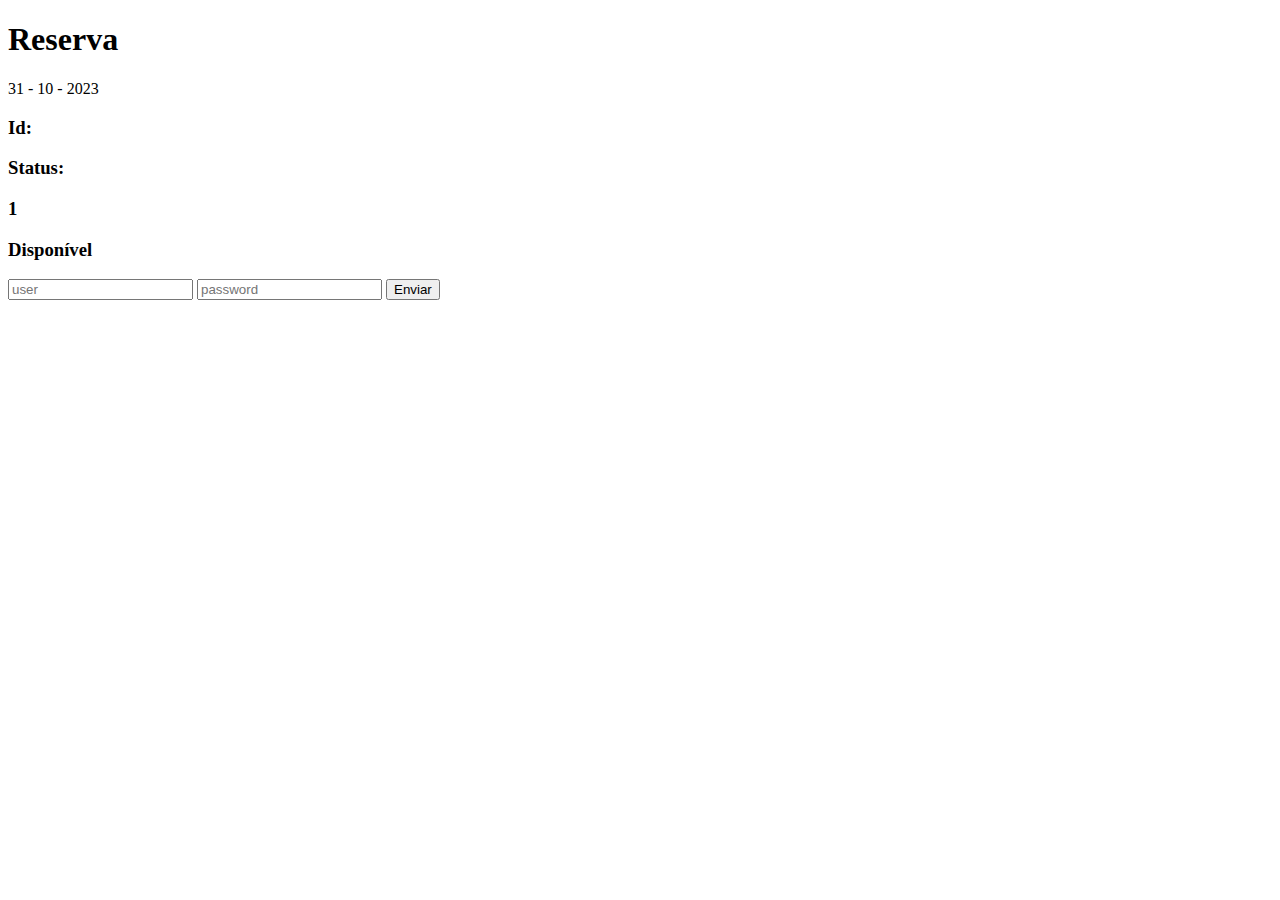
==== reserve.html @ 56389223 "adiciona a página de reserva" ====
<!DOCTYPE html>
<html lang="en">

<head>
    <meta charset="UTF-8">
    <meta name="viewport" content="width=device-width, initial-scale=1.0">
    <link rel="stylesheet" href="Assets/css/pages/reserve/reserve.css">
    <script src="Assets/js/reserve/reserve.js" defer></script>
    <title>Reserve</title>
</head>

<body>
    <section>
        <div class="coffe-shop">
            <div id="left-tables">
                <div id="top-tables">
                    <div class="table" data-status="disponivel" id="1"></div>
                    <div class="table" data-status="disponivel" id="2"></div>
                    <div class="table" data-status="disponivel" id="3"></div>
                    <div class="table" data-status="disponivel" id="4"></div>
                </div>
                <div id="bottom-tables">
                    <div class="table big-table" data-status="disponivel" id="5">

                    </div>
                </div>
            </div>
            <div id="right-tables">
                <div class="table" data-status="disponivel" id="6"></div>
                <div class="table" data-status="disponivel" id="7"></div>
                <div class="table" data-status="disponivel" id="8"></div>
                <div class="table" data-status="disponivel" id="9"></div>
                <div class="table" data-status="disponivel" id="10"></div>
            </div>

        </div>
        <div id="reserve">
            <div id="title">
                <h1>
                    Reserva
                </h1>
                <p>
                    31 - 10 - 2023
                </p>
            </div>
            <div id="table-info">
                <div id="left-info">
                    <h3>
                        Id:
                    </h3>
                    <h3>Status:</h3>
                </div>
                <div id="right-info">
                    <h3 id="display-id-table">
                        1
                    </h3>
                    <h3 id="display-status-table" >Disponível</h3>
                </div>
            </div>
            <form id="reserve-form">
                <input type="text" name="" id="user" placeholder="user">
                <input type="password" name="" id="password" placeholder="password">
                <button type="submit">Enviar</button>
            </form>
        </div>
    </section>
</body>
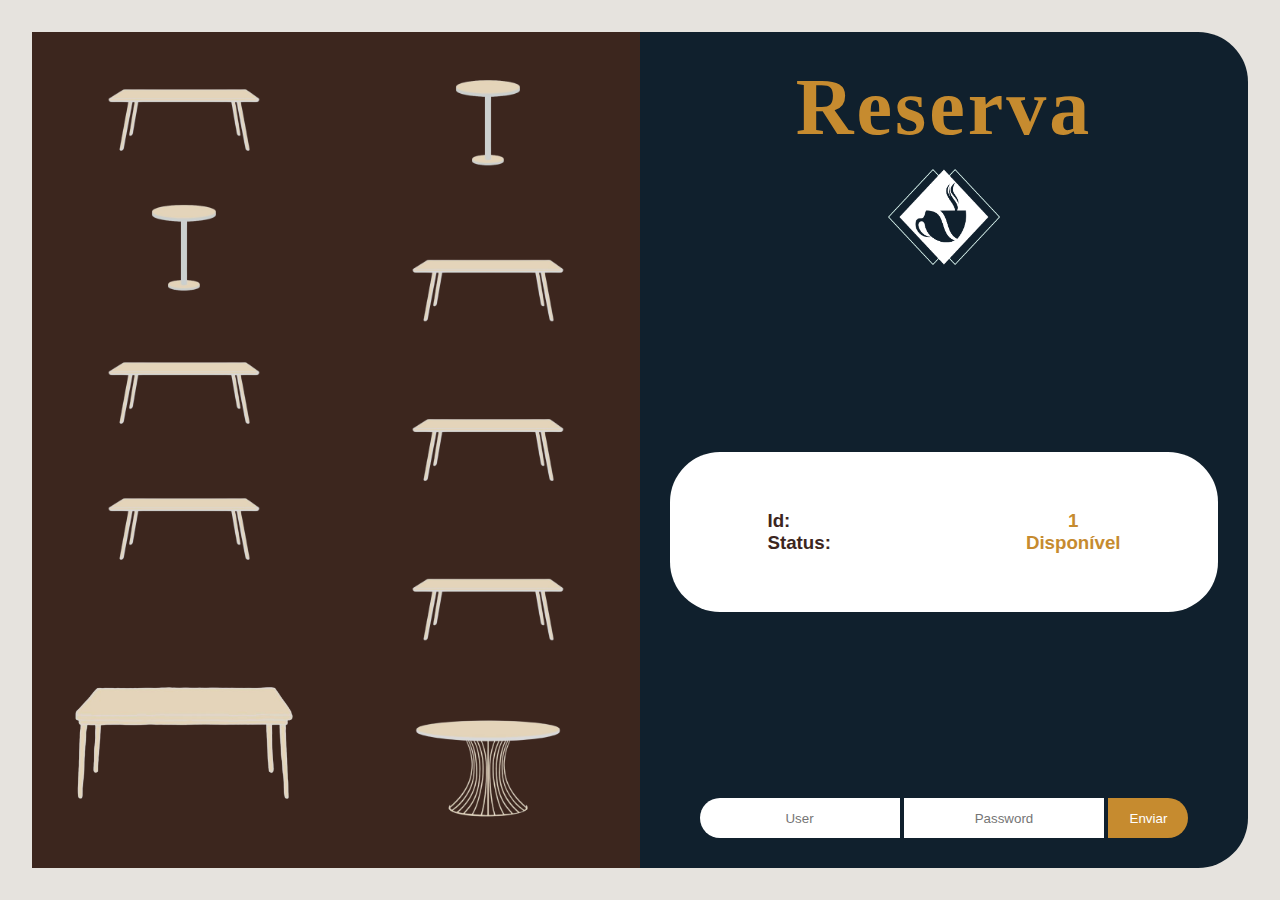
==== commit 85d3b831: "adiciona as mesas para reserva" ====
--- a/reserve.html
+++ b/reserve.html
@@ -15,7 +15,7 @@
             <div id="left-tables">
                 <div id="top-tables">
                     <div class="table" data-status="disponivel" id="1"></div>
-                    <div class="table" data-status="disponivel" id="2"></div>
+                    <div class="table table mesa-redonda-grande" data-status="disponivel" id="2"></div>
                     <div class="table" data-status="disponivel" id="3"></div>
                     <div class="table" data-status="disponivel" id="4"></div>
                 </div>
@@ -26,11 +26,11 @@
                 </div>
             </div>
             <div id="right-tables">
-                <div class="table" data-status="disponivel" id="6"></div>
+                <div class="table mesa-redonda-grande" data-status="disponivel" id="6"></div>
                 <div class="table" data-status="disponivel" id="7"></div>
                 <div class="table" data-status="disponivel" id="8"></div>
                 <div class="table" data-status="disponivel" id="9"></div>
-                <div class="table" data-status="disponivel" id="10"></div>
+                <div class="table mesa-redonda-pequena" data-status="disponivel" id="10"></div>
             </div>
 
         </div>
@@ -39,9 +39,9 @@
                 <h1>
                     Reserva
                 </h1>
-                <p>
-                    31 - 10 - 2023
+                <p id="date">
                 </p>
+                <img src="Assets/images/logo/logo-2.png" id="logo">
             </div>
             <div id="table-info">
                 <div id="left-info">
@@ -58,8 +58,8 @@
                 </div>
             </div>
             <form id="reserve-form">
-                <input type="text" name="" id="user" placeholder="user">
-                <input type="password" name="" id="password" placeholder="password">
+                <input type="text" name="" id="user" placeholder="User">
+                <input type="password" name="" id="password" placeholder="Password">
                 <button type="submit">Enviar</button>
             </form>
         </div>
--- a/Assets/css/pages/reserve/reserve.css
+++ b/Assets/css/pages/reserve/reserve.css
@@ -0,0 +1,178 @@
+@import '../../global/global.css';
+
+
+section {
+    height: 100vh;
+    width: 100%;
+    background-color: var(--color-light-gray);
+    display: flex;
+    padding: 2rem;
+}
+
+.coffe-shop {
+    height: 100%;
+    width: 50%;
+    background-color: var(--color-brown);
+    display: flex;
+}
+
+#left-tables{
+    height: 100%;
+    width: 50%;
+}
+
+#top-tables{
+    height: 70%;
+    width: 100%;
+    display: flex;
+    flex-direction: column;
+    justify-content: space-around;
+    align-items: center;
+    padding: 20px;
+}
+
+.table{
+    height: 10rem;
+    width: 10rem;
+    background-image: url('../../../images/icones/mesa-padrao.png');
+    background-size: cover;
+    background-position: center;
+    background-repeat: no-repeat;
+    transition: transform 0.3s ease; 
+    cursor: pointer;
+    
+}
+
+.mesa-redonda-grande{
+    background-image: url('../../../images/icones/mesa-redonda1.png');    
+}
+
+.mesa-redonda-pequena{
+    background-image: url('../../../images/icones/mesa-redonda-pequena.png');    
+}
+
+.table:hover {
+    transform: scale(1.1); 
+}
+
+#bottom-tables{
+    height: 30%;
+    width: 100%;
+    display: flex;
+    flex-direction: column;
+    justify-content: space-around;
+    align-items: center;
+    position: relative;
+    padding: 20px;
+}
+
+.big-table{
+    height: 10rem;
+    width: 15rem;
+    background-image: url('../../../images/icones/mesa-grande-inferior.png');
+    background-size: cover;
+    background-position: center;
+    background-repeat: no-repeat;
+    transition: transform 0.3s ease;
+    cursor: pointer;
+}
+
+#big-table:hover {
+    transform: scale(1.1); 
+}
+
+
+#right-tables{
+    height: 100%;
+    width: 50%;
+    display: flex;
+    flex-direction: column;
+    justify-content: space-around;
+    align-items: center;
+    padding: 20px;
+}
+
+#reserve {
+    height: 100%;
+    width: 50%;
+    background-color: var(--color-deep-navy);
+    border-top-right-radius: 50px;
+    border-bottom-right-radius: 50px;
+    display: flex;
+    flex-direction: column;
+    justify-content: space-between;
+    align-items: center;
+    padding: 30px;
+    position: relative;
+}
+
+h1{
+    font-family: "Brush Script MT", cursive;
+    font-size: 5rem;
+    letter-spacing: 3px;
+    color: var(--color-golden);
+}
+
+#date{
+    font-size: 1.2rem;
+}
+
+#logo{
+    height: 6rem;
+    width: 7rem;
+    margin-top: 1rem;
+}
+#title{
+    display: flex;
+    flex-direction:column;
+    justify-content: center;
+    align-items: center;
+}
+p, h3{
+    color: var(--color-white);
+}
+
+#table-info{
+    height: 10rem;
+    width: 100%;
+    background-color: var(--color-white);
+    border-radius: 50px;
+    display: flex;
+    align-items: center;
+    justify-content: space-around;
+}
+
+#left-info h3{
+    color: var(--color-brown);
+}
+
+#right-info h3{
+    color:var(--color-golden)
+}
+
+#right-info{
+    display: flex;
+    flex-direction: column;
+    justify-content: center;
+    align-items: center;
+}
+
+input{
+    height: 40px;
+    width: 200px;
+    text-align: center;
+}
+
+#user{
+    border-top-left-radius:50px;
+    border-bottom-left-radius: 50px;
+}
+
+button{
+    height: 40px;
+    width: 80px;
+    border-top-right-radius: 50px ;
+    border-bottom-right-radius: 50px ;
+    background-color: var(--color-golden);
+    color: var(--color-white);
+}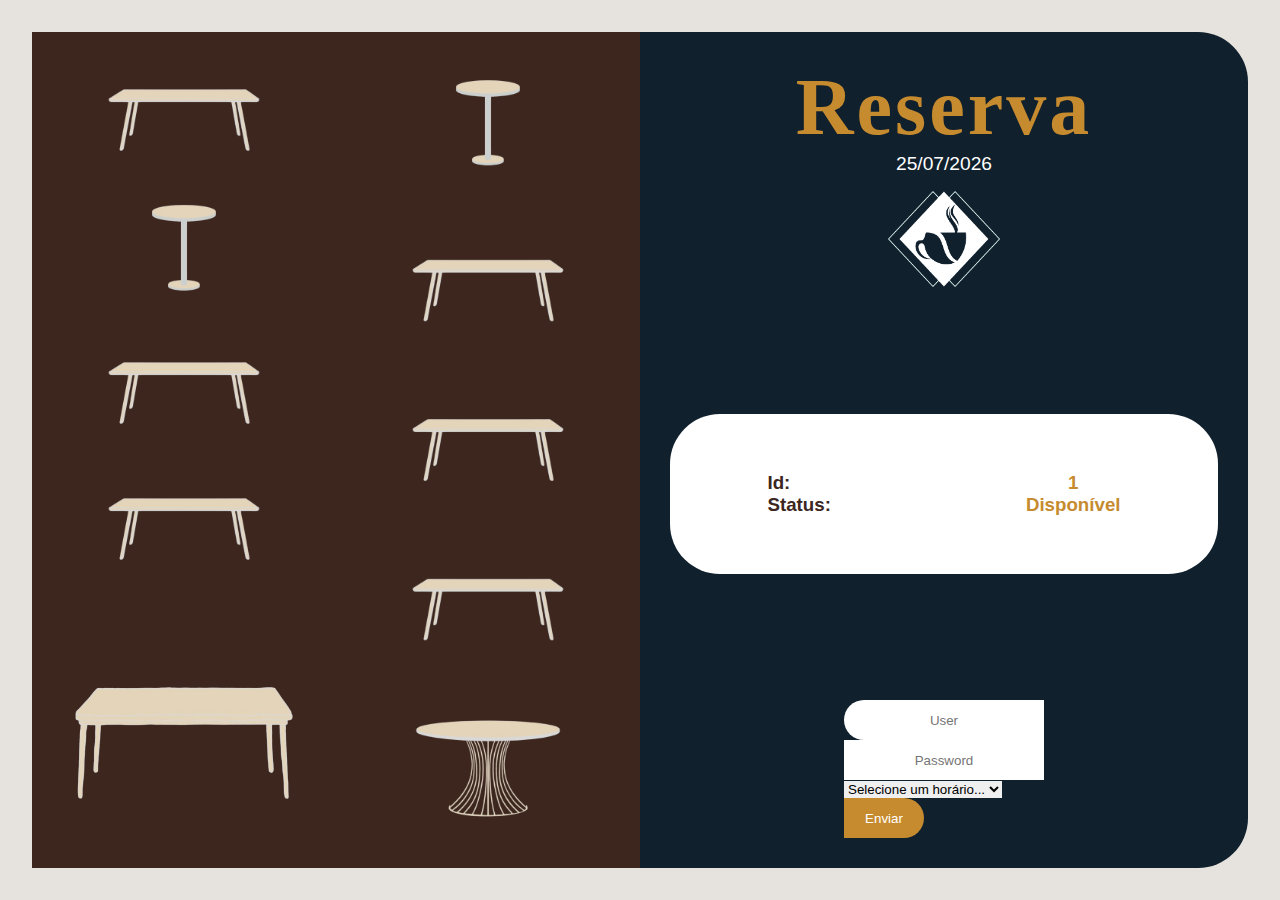
==== commit 5dc890d8: "adiciona o campo de horário" ====
--- a/reserve.html
+++ b/reserve.html
@@ -6,6 +6,9 @@
     <meta name="viewport" content="width=device-width, initial-scale=1.0">
     <link rel="stylesheet" href="Assets/css/pages/reserve/reserve.css">
     <script src="Assets/js/reserve/reserve.js" defer></script>
+    <link rel="stylesheet" href="https://cdnjs.cloudflare.com/ajax/libs/font-awesome/6.6.0/css/all.min.css"
+        integrity="sha512-Kc323vGBEqzTmouAECnVceyQqyqdsSiqLQISBL29aUW4U/M7pSPA/gEUZQqv1cwx4OnYxTxve5UMg5GT6L4JJg=="
+        crossorigin="anonymous" referrerpolicy="no-referrer" />
     <title>Reserve</title>
 </head>
 
@@ -54,12 +57,25 @@
                     <h3 id="display-id-table">
                         1
                     </h3>
-                    <h3 id="display-status-table" >Disponível</h3>
+                    <h3 id="display-status-table">Disponível</h3>
                 </div>
             </div>
+            <p id="error-message" style="color: red; display: none;"></p>
             <form id="reserve-form">
-                <input type="text" name="" id="user" placeholder="User">
-                <input type="password" name="" id="password" placeholder="Password">
+                <div class="field-container">
+                    <i class="fa-solid fa-user" id="user-icon"></i>
+                    <input type="text" name="" id="user" placeholder="User">
+                </div>
+                <div class="field-container">
+                    <i class="fa-solid fa-lock" id="password-icon"></i>
+                    <input type="password" name="" id="password" placeholder="Password">
+                </div>
+                <div class="field-container">
+                    <i class="fa-solid fa-clock" id="time-icon"></i>
+                    <select id="time">
+                        <option value="" disabled selected>Selecione um horário...</option>
+                    </select>
+                </div>
                 <button type="submit">Enviar</button>
             </form>
         </div>
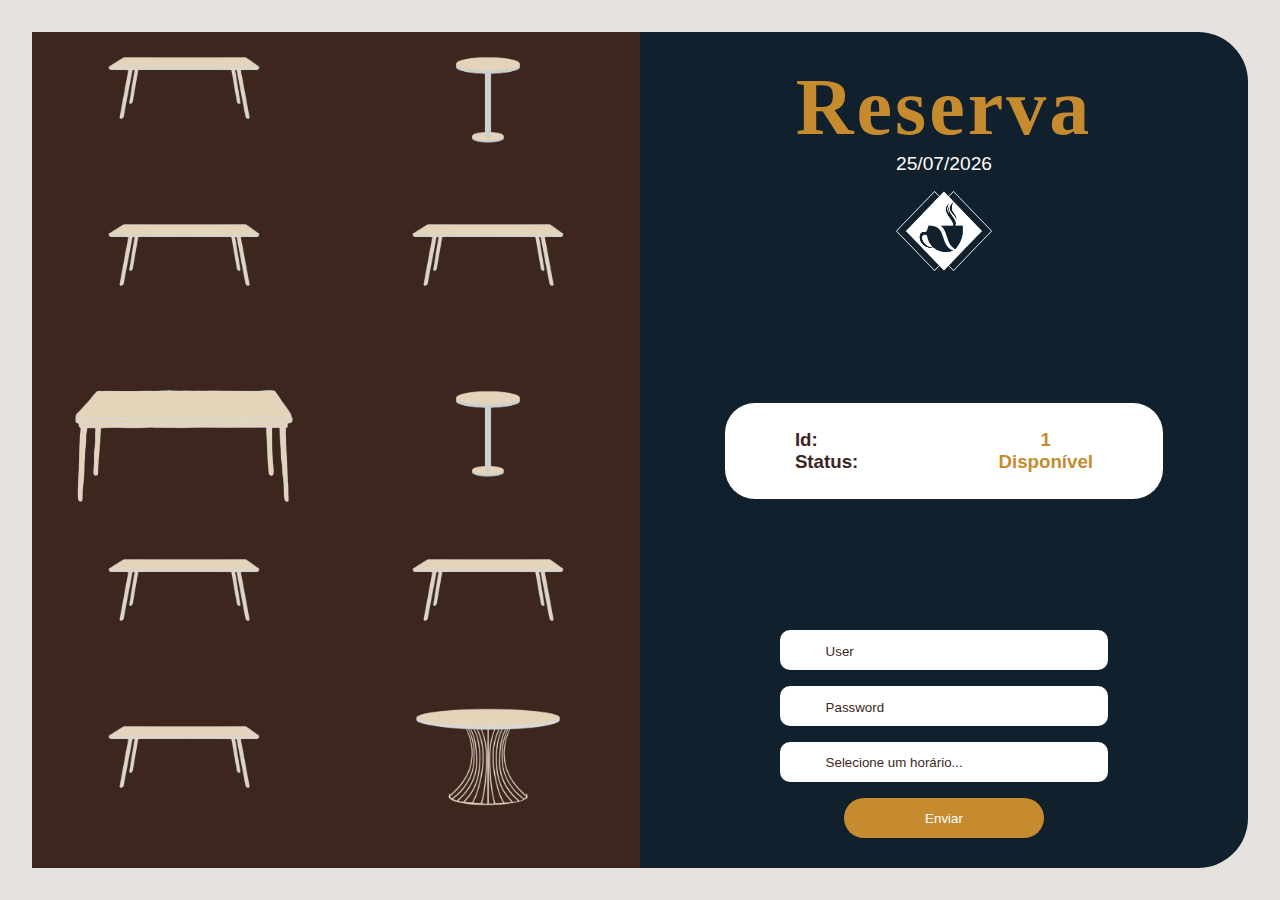
==== commit 6bead3c3: "adiciona a responsividade da tela de reserva" ====
--- a/reserve.html
+++ b/reserve.html
@@ -15,20 +15,12 @@
 <body>
     <section>
         <div class="coffe-shop">
-            <div id="left-tables">
-                <div id="top-tables">
-                    <div class="table" data-status="disponivel" id="1"></div>
-                    <div class="table table mesa-redonda-grande" data-status="disponivel" id="2"></div>
-                    <div class="table" data-status="disponivel" id="3"></div>
-                    <div class="table" data-status="disponivel" id="4"></div>
-                </div>
-                <div id="bottom-tables">
-                    <div class="table big-table" data-status="disponivel" id="5">
-
-                    </div>
-                </div>
-            </div>
-            <div id="right-tables">
+            <div class="coffe-shop-container">
+                <div class="table" data-status="disponivel" id="1"></div>
+                <div class="table table mesa-redonda-grande" data-status="disponivel" id="2"></div>
+                <div class="table" data-status="disponivel" id="3"></div>
+                <div class="table" data-status="disponivel" id="4"></div>
+                <div class="table big-table" data-status="disponivel" id="5"></div>
                 <div class="table mesa-redonda-grande" data-status="disponivel" id="6"></div>
                 <div class="table" data-status="disponivel" id="7"></div>
                 <div class="table" data-status="disponivel" id="8"></div>
--- a/Assets/css/pages/reserve/reserve.css
+++ b/Assets/css/pages/reserve/reserve.css
@@ -12,27 +12,21 @@
 .coffe-shop {
     height: 100%;
     width: 50%;
+      
+}
+
+.coffe-shop-container{
+    height: 100%;
+    display: grid;
+    grid-template-columns: repeat(2, 1fr); /* 5 colunas */
+    grid-template-rows: repeat(5, 1fr);    /* 2 linhas */
+    place-items: center;
     background-color: var(--color-brown);
-    display: flex;
-}
-
-#left-tables{
-    height: 100%;
-    width: 50%;
-}
-
-#top-tables{
-    height: 70%;
-    width: 100%;
-    display: flex;
-    flex-direction: column;
-    justify-content: space-around;
-    align-items: center;
-    padding: 20px;
+    align-items: stretch; 
 }
 
 .table{
-    height: 10rem;
+    height: 7rem;
     width: 10rem;
     background-image: url('../../../images/icones/mesa-padrao.png');
     background-size: cover;
@@ -45,6 +39,7 @@
 
 .mesa-redonda-grande{
     background-image: url('../../../images/icones/mesa-redonda1.png');    
+    background-position: center 32%;
 }
 
 .mesa-redonda-pequena{
@@ -53,17 +48,6 @@
 
 .table:hover {
     transform: scale(1.1); 
-}
-
-#bottom-tables{
-    height: 30%;
-    width: 100%;
-    display: flex;
-    flex-direction: column;
-    justify-content: space-around;
-    align-items: center;
-    position: relative;
-    padding: 20px;
 }
 
 .big-table{
@@ -81,17 +65,6 @@
     transform: scale(1.1); 
 }
 
-
-#right-tables{
-    height: 100%;
-    width: 50%;
-    display: flex;
-    flex-direction: column;
-    justify-content: space-around;
-    align-items: center;
-    padding: 20px;
-}
-
 #reserve {
     height: 100%;
     width: 50%;
@@ -118,8 +91,8 @@
 }
 
 #logo{
-    height: 6rem;
-    width: 7rem;
+    height: 5rem;
+    width: 6rem;
     margin-top: 1rem;
 }
 #title{
@@ -133,10 +106,10 @@
 }
 
 #table-info{
-    height: 10rem;
-    width: 100%;
+    height: 6rem;
+    width: 80%;
     background-color: var(--color-white);
-    border-radius: 50px;
+    border-radius: 30px;
     display: flex;
     align-items: center;
     justify-content: space-around;
@@ -157,22 +130,110 @@
     align-items: center;
 }
 
-input{
+#reserve-form{
+    width: 100%;
+    display: flex;
+    flex-direction: column;
+    gap: 1rem;
+    align-items: center;
+}
+
+
+button{
     height: 40px;
     width: 200px;
-    text-align: center;
-}
-
-#user{
-    border-top-left-radius:50px;
-    border-bottom-left-radius: 50px;
-}
-
-button{
-    height: 40px;
-    width: 80px;
-    border-top-right-radius: 50px ;
-    border-bottom-right-radius: 50px ;
+    border-radius: 30px;
     background-color: var(--color-golden);
     color: var(--color-white);
-}+}
+
+.field-container {
+    height: 40px;
+    width: 60%;
+    position: relative; 
+    display: flex;
+    background-color: var(--color-white);
+    border-radius: 10px;
+}
+
+.field-container input{
+    padding-left: 30px;
+    height: 2rem; 
+    width: 100%; 
+    box-sizing: border-box; 
+    margin-left: 1rem;
+    padding-top: 10px;
+    border-radius: 20px;
+}
+
+input::placeholder{
+    color: var(--color-brown);
+}
+
+input:focus{
+    outline: none;
+}
+
+.field-container i {
+    position: absolute; 
+    left: 10px; 
+    top: 50%; 
+    transform: translateY(-50%); 
+    color: var(--color-brown);
+}
+
+#time {
+    height: 2rem; 
+    padding-left: 30px; 
+    width: 100%; 
+    box-sizing: border-box; 
+    margin-left: 1rem;
+    appearance: none; 
+    border-radius: 20px;
+    background-color: var(--color-white);
+}
+
+.field-container #time {
+    
+    height: 100%;
+    width: 100%;
+    color: var(--color-brown);
+}
+
+#time:focus {
+    outline: none;
+}
+
+@media(max-width:450px){
+    section{
+        height: 100%;
+        display: flex;
+        flex-direction: column;
+
+    }
+
+    .coffe-shop{
+        width: 100%;
+    }
+
+    #reserve{
+        width: 100%;
+        border-radius:0;
+        border-bottom-right-radius: 50px;
+        
+    }
+    .table{
+        height: 8rem;
+        width: 8rem;
+    }
+
+    #table-info{
+        margin: 20px;
+    }
+
+    #time {
+        width: 100%;
+        max-width: 100vw;
+        overflow: hidden;
+    }
+}
